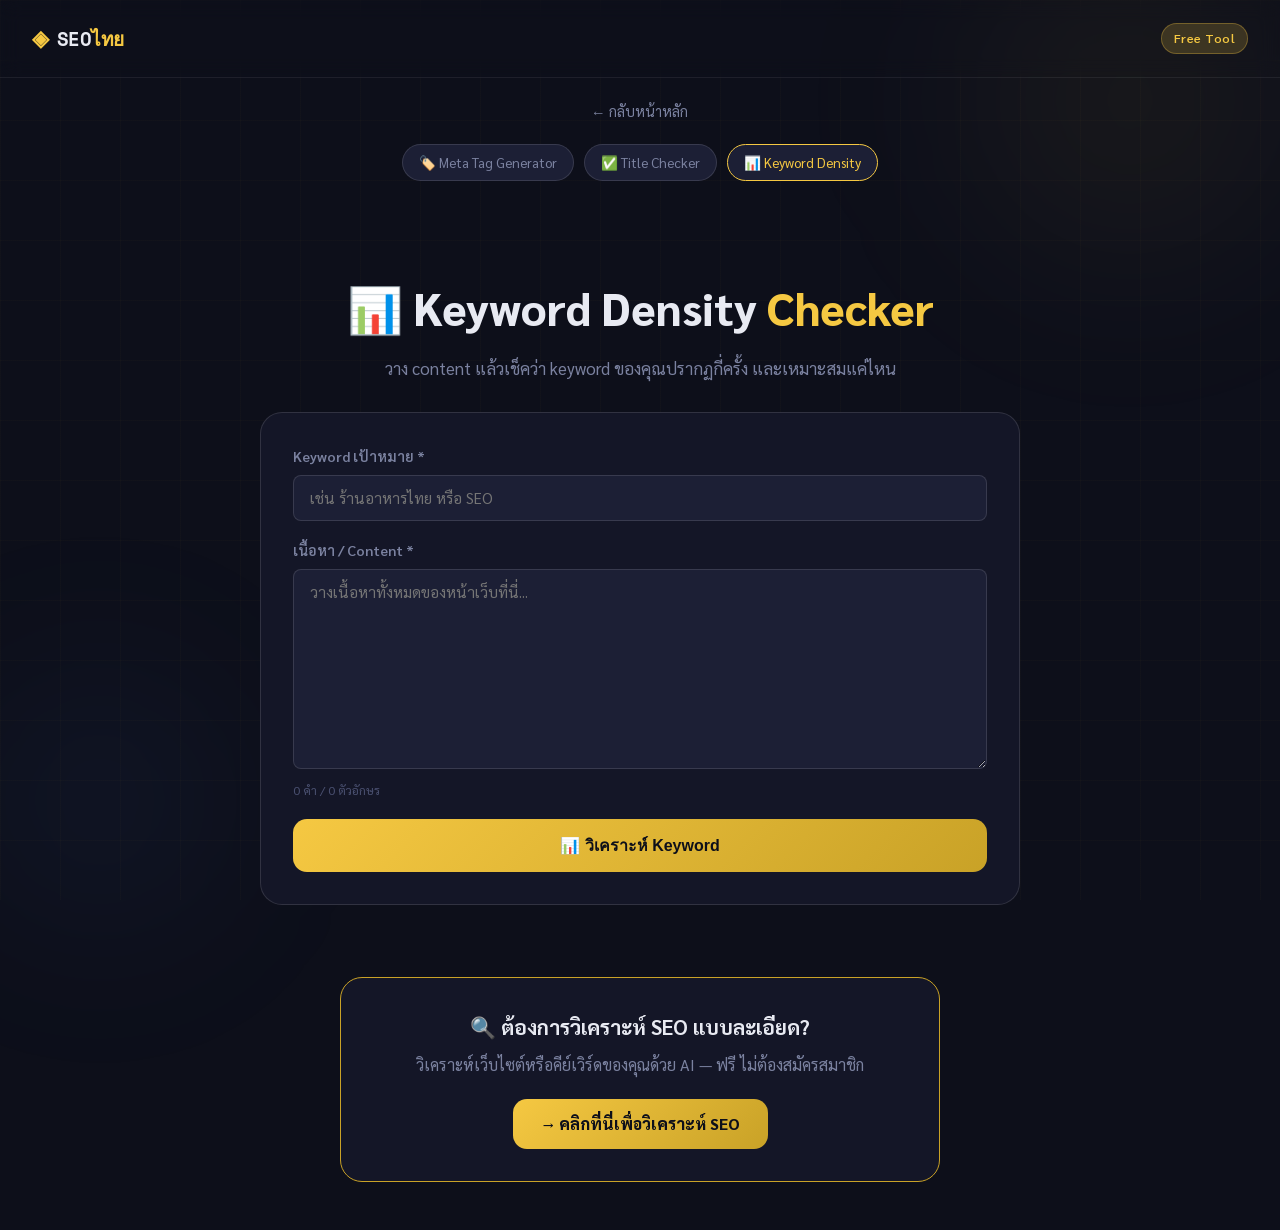
==== keyword-density.html @ 3f844d6d "Add 3 SEO tool pages and 3 Thai blog articles" ====
<!DOCTYPE html>
<html lang="th">
<head>
  <meta charset="UTF-8" />
  <meta name="viewport" content="width=device-width, initial-scale=1.0" />
  <title>Keyword Density Checker — SEOไทย</title>
  <meta name="description" content="เช็คความหนาแน่น Keyword ในเนื้อหาของคุณ รองรับภาษาไทยและอังกฤษ" />
  <link rel="preconnect" href="https://fonts.googleapis.com" />
  <link rel="preconnect" href="https://fonts.gstatic.com" crossorigin />
  <link href="https://fonts.googleapis.com/css2?family=Sarabun:wght@300;400;500;600;700;800&family=Space+Mono:wght@400;700&display=swap" rel="stylesheet" />
  <link rel="stylesheet" href="style.css" />
  <style>
    .tool-hero { text-align:center; padding:60px 20px 30px; position:relative; z-index:1; }
    .tool-hero h1 { font-size:clamp(1.8rem,4vw,2.8rem); font-weight:800; margin-bottom:10px; }
    .tool-hero p { color:var(--text-muted); font-size:1.05rem; }
    .tool-card { background:var(--surface); border:1px solid var(--border-2); border-radius:var(--radius-lg); padding:32px; margin:0 auto 24px; max-width:760px; position:relative; z-index:1; }
    .form-group { margin-bottom:18px; }
    .form-group label { display:block; font-size:0.9rem; font-weight:600; color:var(--text-muted); margin-bottom:6px; }
    .form-group input, .form-group textarea { width:100%; background:var(--surface-2); border:1px solid var(--border-2); border-radius:var(--radius-sm); padding:12px 16px; color:var(--text); font-family:var(--font-body); font-size:0.95rem; outline:none; transition:border .2s; }
    .form-group input:focus, .form-group textarea:focus { border-color:var(--gold); }
    .form-group textarea { min-height:200px; resize:vertical; }
    .word-count { font-size:0.78rem; color:var(--text-dim); margin-top:4px; }
    .check-btn { width:100%; background:linear-gradient(135deg,var(--gold),var(--gold-dim)); color:#0d0f1a; font-weight:800; font-size:1rem; border:none; border-radius:var(--radius); padding:14px; cursor:pointer; transition:.2s; }
    .check-btn:hover { opacity:.9; transform:translateY(-1px); }
    .results { margin-top:24px; display:none; }
    .result-main { background:var(--surface-2); border-radius:var(--radius); padding:24px; margin-bottom:20px; text-align:center; }
    .density-num { font-size:3rem; font-weight:800; }
    .density-good { color:var(--green); }
    .density-warn { color:var(--amber); }
    .density-bad  { color:var(--red); }
    .density-label { color:var(--text-muted); font-size:0.9rem; margin-top:4px; }
    .density-verdict { margin-top:12px; font-size:1rem; font-weight:600; }
    .stats-row { display:flex; gap:12px; flex-wrap:wrap; margin-bottom:20px; }
    .stat-box { flex:1; min-width:120px; background:var(--surface-2); border:1px solid var(--border); border-radius:var(--radius-sm); padding:16px; text-align:center; }
    .stat-box .sv { font-size:1.5rem; font-weight:800; color:var(--gold); }
    .stat-box .sl { font-size:0.8rem; color:var(--text-muted); margin-top:4px; }
    .bar-section { margin-bottom:20px; }
    .bar-label { display:flex; justify-content:space-between; font-size:0.85rem; margin-bottom:6px; }
    .density-bar { background:var(--surface-3); border-radius:4px; height:12px; overflow:hidden; position:relative; }
    .density-fill { height:100%; border-radius:4px; transition:width .8s; }
    .bar-marker { position:absolute; top:-4px; height:20px; width:2px; background:var(--gold); }
    .bar-marker-label { position:absolute; top:-22px; font-size:0.7rem; color:var(--gold); transform:translateX(-50%); white-space:nowrap; }
    .top-keywords { background:var(--surface-2); border-radius:var(--radius); padding:20px; }
    .top-keywords h3 { font-size:1rem; font-weight:700; margin-bottom:16px; }
    .kw-row { display:flex; align-items:center; gap:10px; padding:8px 0; border-bottom:1px solid var(--border); }
    .kw-row:last-child { border-bottom:none; }
    .kw-word { flex:1; font-size:0.9rem; }
    .kw-count { font-size:0.85rem; color:var(--text-muted); width:60px; text-align:right; }
    .kw-pct { font-size:0.85rem; color:var(--gold); width:60px; text-align:right; }
    .kw-bar { flex:2; background:var(--surface-3); border-radius:4px; height:6px; overflow:hidden; }
    .kw-bar-fill { height:100%; background:var(--gold-dim); border-radius:4px; }
    .highlight-box { margin-top:20px; background:var(--surface-2); border-radius:var(--radius); padding:20px; }
    .highlight-box h3 { font-size:1rem; font-weight:700; margin-bottom:12px; }
    .highlight-text { font-size:0.9rem; line-height:1.8; color:var(--text); }
    mark { background:rgba(245,200,66,.3); color:var(--gold); border-radius:3px; padding:1px 3px; }
    .cta-section { text-align:center; padding:48px 20px; position:relative; z-index:1; }
    .cta-box { background:var(--surface); border:1px solid var(--gold-dim); border-radius:var(--radius-lg); padding:32px; max-width:600px; margin:0 auto; }
    .cta-box h3 { font-size:1.3rem; font-weight:700; margin-bottom:8px; }
    .cta-box p { color:var(--text-muted); margin-bottom:20px; }
    .cta-link { display:inline-block; background:linear-gradient(135deg,var(--gold),var(--gold-dim)); color:#0d0f1a; font-weight:800; padding:12px 28px; border-radius:var(--radius); text-decoration:none; }
    .breadcrumb { text-align:center; padding:20px; position:relative; z-index:1; }
    .breadcrumb a { color:var(--text-muted); text-decoration:none; font-size:0.9rem; }
    .breadcrumb a:hover { color:var(--gold); }
    .tools-nav { display:flex; gap:10px; justify-content:center; flex-wrap:wrap; padding:0 20px 30px; position:relative; z-index:1; }
    .tool-chip { background:var(--surface-2); border:1px solid var(--border-2); border-radius:20px; padding:6px 16px; font-size:0.85rem; color:var(--text-muted); text-decoration:none; transition:.2s; }
    .tool-chip:hover, .tool-chip.active { border-color:var(--gold); color:var(--gold); }
    .advice-box { background:var(--surface-3); border-left:3px solid var(--gold); border-radius:0 var(--radius-sm) var(--radius-sm) 0; padding:14px 16px; margin-top:16px; font-size:0.9rem; }
  </style>
</head>
<body>
  <div class="bg-grid"></div>
  <div class="blob blob-1"></div>
  <div class="blob blob-2"></div>

  <header class="site-header">
    <div class="logo">
      <a href="index.html" style="text-decoration:none;color:inherit;display:flex;align-items:center;gap:8px;">
        <span class="logo-icon">◈</span>
        <span class="logo-text">SEO<span class="logo-thai">ไทย</span></span>
      </a>
    </div>
    <nav class="header-nav"><span class="nav-badge">Free Tool</span></nav>
  </header>

  <div class="breadcrumb"><a href="index.html">← กลับหน้าหลัก</a></div>

  <div class="tools-nav">
    <a href="meta-tag-generator.html" class="tool-chip">🏷️ Meta Tag Generator</a>
    <a href="title-checker.html" class="tool-chip">✅ Title Checker</a>
    <a href="keyword-density.html" class="tool-chip active">📊 Keyword Density</a>
  </div>

  <div class="tool-hero">
    <h1>📊 Keyword Density <span style="color:var(--gold)">Checker</span></h1>
    <p>วาง content แล้วเช็คว่า keyword ของคุณปรากฏกี่ครั้ง และเหมาะสมแค่ไหน</p>
  </div>

  <div class="tool-card">
    <div class="form-group">
      <label>Keyword เป้าหมาย *</label>
      <input type="text" id="kwInput" placeholder="เช่น ร้านอาหารไทย หรือ SEO" />
    </div>
    <div class="form-group">
      <label>เนื้อหา / Content *</label>
      <textarea id="contentInput" placeholder="วางเนื้อหาทั้งหมดของหน้าเว็บที่นี่..." oninput="updateWordCount()"></textarea>
      <div class="word-count" id="wordCount">0 คำ / 0 ตัวอักษร</div>
    </div>
    <button class="check-btn" onclick="checkDensity()">📊 วิเคราะห์ Keyword</button>

    <div class="results" id="results">
      <div class="result-main">
        <div class="density-num" id="densityNum">0%</div>
        <div class="density-label" id="densityLabel">Keyword Density</div>
        <div class="density-verdict" id="densityVerdict"></div>
        <div class="advice-box" id="adviceBox"></div>
      </div>

      <div class="stats-row" id="statsRow"></div>

      <div class="bar-section">
        <div class="bar-label">
          <span>0%</span>
          <span id="barKwLabel"></span>
          <span>5%+</span>
        </div>
        <div class="density-bar">
          <div class="density-fill" id="densityFill" style="width:0%"></div>
          <div class="bar-marker" style="left:20%">
            <div class="bar-marker-label">1% (ต่ำ)</div>
          </div>
          <div class="bar-marker" style="left:40%">
            <div class="bar-marker-label">2% (เริ่มดี)</div>
          </div>
          <div class="bar-marker" style="left:60%">
            <div class="bar-marker-label">3% (เหมาะ)</div>
          </div>
        </div>
      </div>

      <div class="top-keywords" id="topKeywords">
        <h3>📋 Top Keywords ในเนื้อหา</h3>
        <div id="kwList"></div>
      </div>

      <div class="highlight-box">
        <h3>🔆 เนื้อหา (Highlight keyword)</h3>
        <div class="highlight-text" id="highlightText"></div>
      </div>
    </div>
  </div>

  <div class="cta-section">
    <div class="cta-box">
      <h3>🔍 ต้องการวิเคราะห์ SEO แบบละเอียด?</h3>
      <p>วิเคราะห์เว็บไซต์หรือคีย์เวิร์ดของคุณด้วย AI — ฟรี ไม่ต้องสมัครสมาชิก</p>
      <a href="index.html" class="cta-link">→ คลิกที่นี่เพื่อวิเคราะห์ SEO</a>
    </div>
  </div>

  <script>
    function updateWordCount() {
      var content = document.getElementById('contentInput').value;
      var words   = content.trim() ? content.trim().split(/\s+/).length : 0;
      document.getElementById('wordCount').textContent = words + ' คำ / ' + content.length + ' ตัวอักษร';
    }

    function checkDensity() {
      var kw      = document.getElementById('kwInput').value.trim();
      var content = document.getElementById('contentInput').value.trim();
      if (!kw || !content) { alert('กรุณากรอก keyword และ content ก่อนครับ'); return; }

      var words      = content.split(/\s+/).filter(Boolean);
      var totalWords = words.length;
      var kwLower    = kw.toLowerCase();
      var contentLow = content.toLowerCase();

      // count keyword occurrences
      var regex   = new RegExp(kwLower.replace(/[.*+?^${}()|[\]\\]/g,'\\$&'), 'gi');
      var matches = content.match(regex) || [];
      var count   = matches.length;
      var density = totalWords > 0 ? (count / totalWords * 100) : 0;
      var densityStr = density.toFixed(2);

      var status  = density >= 1 && density <= 3 ? 'good' : density > 3 && density <= 4.5 ? 'warn' : density > 4.5 ? 'bad' : 'warn';
      var colorCls = status === 'good' ? 'density-good' : status === 'warn' ? 'density-warn' : 'density-bad';

      var verdicts = {
        good: '✅ เหมาะสมดีมาก',
        warn: density < 1 ? '⚠️ น้อยเกินไป ควรเพิ่ม keyword' : '⚠️ มากเกินไปนิดหน่อย',
        bad:  '❌ มากเกินไป อาจถูก Google มองว่า Keyword Stuffing'
      };
      var advices = {
        good: '🎯 Keyword Density อยู่ในช่วง 1–3% ซึ่งเป็นช่วงที่ Google ชอบ เนื้อหาของคุณดูเป็นธรรมชาติและ SEO-friendly',
        warn: density < 1 ? '💡 แนะนำให้เพิ่ม keyword "' + kw + '" ในเนื้อหาให้มากขึ้น โดยเฉพาะในย่อหน้าแรก, H1, H2 และส่วนท้ายของบทความ' : '💡 ลด keyword ลงเล็กน้อย โดยเปลี่ยนบางจุดเป็น synonym หรือคำใกล้เคียง เช่น ถ้าใช้ "อาหารไทย" ก็เปลี่ยนบางจุดเป็น "อาหาร" แทน',
        bad:  '🚨 Keyword Density สูงเกิน 4.5% มีความเสี่ยงถูก Google Penalty แนะนำให้ลด keyword และเพิ่มเนื้อหาที่หลากหลายขึ้น'
      };

      var numEl = document.getElementById('densityNum');
      numEl.textContent = densityStr + '%';
      numEl.className   = 'density-num ' + colorCls;
      document.getElementById('densityLabel').textContent = 'Keyword Density ของ "' + kw + '"';
      document.getElementById('densityVerdict').textContent = verdicts[status];
      document.getElementById('adviceBox').textContent = advices[status];
      document.getElementById('barKwLabel').textContent = densityStr + '%';

      var fillPct = Math.min(100, density / 5 * 100);
      var fillCls = status === 'good' ? 'density-good' : status === 'warn' ? 'density-warn' : 'density-bad';
      var fill = document.getElementById('densityFill');
      fill.style.width = fillPct + '%';
      fill.style.background = status === 'good' ? 'var(--green)' : status === 'warn' ? 'var(--amber)' : 'var(--red)';

      document.getElementById('statsRow').innerHTML =
        '<div class="stat-box"><div class="sv">' + count + '</div><div class="sl">ครั้งที่ปรากฏ</div></div>' +
        '<div class="stat-box"><div class="sv">' + totalWords + '</div><div class="sl">คำทั้งหมด</div></div>' +
        '<div class="stat-box"><div class="sv">' + content.length + '</div><div class="sl">ตัวอักษร</div></div>' +
        '<div class="stat-box"><div class="sv">' + densityStr + '%</div><div class="sl">Density</div></div>';

      // Top keywords
      var freq = {};
      words.forEach(function(w) {
        var clean = w.toLowerCase().replace(/[^\u0E00-\u0E7Fa-z0-9]/g,'');
        if (clean.length > 2) freq[clean] = (freq[clean]||0) + 1;
      });
      var sorted = Object.entries(freq).sort(function(a,b){ return b[1]-a[1]; }).slice(0,10);
      var maxCount = sorted[0] ? sorted[0][1] : 1;
      document.getElementById('kwList').innerHTML = sorted.map(function(e) {
        var pct = (e[1]/totalWords*100).toFixed(2);
        var barW = Math.round(e[1]/maxCount*100);
        return '<div class="kw-row"><div class="kw-word">' + e[0] + '</div>' +
          '<div class="kw-bar"><div class="kw-bar-fill" style="width:' + barW + '%"></div></div>' +
          '<div class="kw-count">' + e[1] + ' ครั้ง</div><div class="kw-pct">' + pct + '%</div></div>';
      }).join('');

      // Highlight
      var highlighted = content.replace(regex, function(m) { return '<mark>' + m + '</mark>'; });
      document.getElementById('highlightText').innerHTML = highlighted.slice(0,2000) + (content.length > 2000 ? '...' : '');

      document.getElementById('results').style.display = 'block';
      document.getElementById('results').scrollIntoView({behavior:'smooth'});
    }
  </script>
</body>
</html>
---- style.css ----
/* ═══════════════════════════════════════════════════════
   SEOไทย — style.css
   Aesthetic: Dark Tech-Luxury · Thai Gold Accents
   Font: Sarabun (TH+EN) + Space Mono (mono)
═══════════════════════════════════════════════════════ */

/* ── TOKENS ──────────────────────────────────────── */
:root {
  --bg:          #0d0f1a;
  --surface:     #141627;
  --surface-2:   #1c1f35;
  --surface-3:   #242840;
  --border:      rgba(255,255,255,0.07);
  --border-2:    rgba(255,255,255,0.12);
  --gold:        #f5c842;
  --gold-dim:    #c9a227;
  --gold-glow:   rgba(245,200,66,0.18);
  --text:        #e8eaf2;
  --text-muted:  #7b82a0;
  --text-dim:    #4a5070;
  --green:       #22c97a;
  --red:         #f25c54;
  --amber:       #f59e0b;
  --blue:        #4f8ef7;
  --radius-sm:   8px;
  --radius:      14px;
  --radius-lg:   22px;
  --radius-xl:   32px;
  --shadow:      0 8px 40px rgba(0,0,0,0.5);
  --shadow-gold: 0 0 30px rgba(245,200,66,0.12);
  --font-body:   'Sarabun', sans-serif;
  --font-mono:   'Space Mono', monospace;
}

/* ── RESET ───────────────────────────────────────── */
*, *::before, *::after { box-sizing: border-box; margin: 0; padding: 0; }
html { scroll-behavior: smooth; }
body {
  background: var(--bg);
  color: var(--text);
  font-family: var(--font-body);
  font-size: 16px;
  line-height: 1.65;
  min-height: 100vh;
  overflow-x: hidden;
  -webkit-font-smoothing: antialiased;
}

/* ── BACKGROUND DECORATIONS ──────────────────────── */
.bg-grid {
  position: fixed; inset: 0; z-index: 0; pointer-events: none;
  background-image:
    linear-gradient(rgba(245,200,66,0.025) 1px, transparent 1px),
    linear-gradient(90deg, rgba(245,200,66,0.025) 1px, transparent 1px);
  background-size: 60px 60px;
}
.blob {
  position: fixed; border-radius: 50%; filter: blur(80px);
  pointer-events: none; z-index: 0; animation: blobFloat 12s ease-in-out infinite alternate;
}
.blob-1 {
  width: 500px; height: 500px; top: -150px; right: -100px;
  background: radial-gradient(circle, rgba(245,200,66,0.07), transparent 70%);
  animation-delay: 0s;
}
.blob-2 {
  width: 400px; height: 400px; bottom: -100px; left: -100px;
  background: radial-gradient(circle, rgba(79,142,247,0.07), transparent 70%);
  animation-delay: -6s;
}
@keyframes blobFloat {
  from { transform: translate(0,0) scale(1); }
  to   { transform: translate(30px,30px) scale(1.08); }
}

/* ── HEADER ──────────────────────────────────────── */
.site-header {
  position: relative; z-index: 10;
  display: flex; align-items: center; justify-content: space-between;
  padding: 20px 32px;
  border-bottom: 1px solid var(--border);
  backdrop-filter: blur(10px);
}
.logo {
  display: flex; align-items: center; gap: 10px;
  font-family: var(--font-mono); font-size: 1.2rem;
  font-weight: 700; letter-spacing: -0.5px;
}
.logo-icon { color: var(--gold); font-size: 1.4rem; }
.logo-text { color: var(--text); }
.logo-thai { color: var(--gold); }
.header-nav { display: flex; align-items: center; gap: 12px; }
.nav-badge {
  background: var(--gold-glow); border: 1px solid rgba(245,200,66,0.3);
  color: var(--gold); padding: 4px 12px; border-radius: 99px;
  font-size: 0.78rem; font-weight: 600; letter-spacing: 0.5px;
}

/* ── MAIN ────────────────────────────────────────── */
.main-container {
  position: relative; z-index: 1;
  max-width: 820px; margin: 0 auto;
  padding: 0 20px 60px;
}

/* ── HERO ────────────────────────────────────────── */
.hero {
  text-align: center;
  padding: 72px 0 48px;
}
.hero-eyebrow {
  display: inline-flex; align-items: center; gap: 8px;
  font-size: 0.8rem; color: var(--text-muted); letter-spacing: 1.5px;
  text-transform: uppercase; font-family: var(--font-mono);
  margin-bottom: 24px;
}
.dot {
  width: 7px; height: 7px; border-radius: 50%;
  background: var(--gold); box-shadow: 0 0 8px var(--gold);
  animation: pulse 2s ease-in-out infinite;
}
@keyframes pulse {
  0%,100% { opacity:1; transform:scale(1); }
  50%      { opacity:0.5; transform:scale(0.7); }
}
.hero-title {
  font-size: clamp(2.4rem, 6vw, 4rem);
  font-weight: 800; line-height: 1.15; letter-spacing: -1px;
  color: var(--text); margin-bottom: 16px;
}
.hero-title-accent {
  background: linear-gradient(135deg, var(--gold) 0%, #e8a020 100%);
  -webkit-background-clip: text; -webkit-text-fill-color: transparent;
  background-clip: text;
}
.hero-subtitle {
  font-size: 1.05rem; color: var(--text-muted); margin-bottom: 44px;
  max-width: 520px; margin-left: auto; margin-right: auto;
}
.hero-subtitle strong { color: var(--text); }

/* ── SEARCH BAR ──────────────────────────────────── */
.search-wrapper { position: relative; }
.mode-badge {
  display: inline-flex; align-items: center; gap: 7px;
  background: var(--surface-2); border: 1px solid var(--border-2);
  border-radius: 99px; padding: 5px 14px 5px 10px;
  font-size: 0.82rem; color: var(--text-muted);
  margin-bottom: 12px; transition: all 0.3s ease;
}
.mode-badge.keyword { border-color: rgba(245,200,66,0.4); color: var(--gold); }
.mode-badge.url     { border-color: rgba(79,142,247,0.4); color: var(--blue); }
.mode-icon { font-size: 1rem; }

.search-bar {
  display: flex; align-items: center;
  background: var(--surface);
  border: 1.5px solid var(--border-2);
  border-radius: var(--radius-xl);
  padding: 6px 6px 6px 24px;
  transition: border-color 0.3s ease, box-shadow 0.3s ease;
  box-shadow: var(--shadow);
}
.search-bar:focus-within {
  border-color: var(--gold);
  box-shadow: var(--shadow), 0 0 0 3px rgba(245,200,66,0.1);
}
.search-bar.url-mode:focus-within {
  border-color: var(--blue);
  box-shadow: var(--shadow), 0 0 0 3px rgba(79,142,247,0.1);
}
.search-input {
  flex: 1; background: transparent; border: none; outline: none;
  color: var(--text); font-family: var(--font-body); font-size: 1.05rem;
  padding: 10px 0;
}
.search-input::placeholder { color: var(--text-dim); }

.analyze-btn {
  display: flex; align-items: center; gap: 10px;
  background: linear-gradient(135deg, var(--gold) 0%, #e8a020 100%);
  color: #0d0f1a; border: none; cursor: pointer;
  border-radius: var(--radius-lg); padding: 13px 26px;
  font-family: var(--font-body); font-size: 1rem; font-weight: 700;
  white-space: nowrap; transition: all 0.2s ease;
  box-shadow: 0 4px 20px rgba(245,200,66,0.3);
}
.analyze-btn:hover {
  transform: translateY(-1px);
  box-shadow: 0 8px 28px rgba(245,200,66,0.4);
}
.analyze-btn:active { transform: translateY(0); }
.btn-arrow { font-size: 1.1rem; transition: transform 0.2s; }
.analyze-btn:hover .btn-arrow { transform: translateX(3px); }

.search-examples {
  margin-top: 14px;
  display: flex; align-items: center; gap: 8px; flex-wrap: wrap;
  font-size: 0.82rem; color: var(--text-dim);
}
.example-chip {
  background: var(--surface-2); border: 1px solid var(--border);
  color: var(--text-muted); border-radius: 99px; padding: 4px 12px;
  font-family: var(--font-body); font-size: 0.8rem; cursor: pointer;
  transition: all 0.2s ease;
}
.example-chip:hover {
  border-color: var(--gold); color: var(--gold); background: var(--gold-glow);
}

/* ── LOADING ─────────────────────────────────────── */
.loading-section {
  text-align: center; padding: 64px 0 32px;
  animation: fadeIn 0.4s ease;
}
.loading-orb {
  position: relative; width: 100px; height: 100px;
  margin: 0 auto 28px;
}
.orb-ring {
  position: absolute; inset: 0; border-radius: 50%;
  border: 2px solid transparent; animation: spin 3s linear infinite;
}
.ring-1 { border-top-color: var(--gold); animation-duration: 2s; }
.ring-2 { inset: 10px; border-right-color: rgba(245,200,66,0.5); animation-duration: 3s; animation-direction: reverse; }
.ring-3 { inset: 20px; border-bottom-color: rgba(245,200,66,0.25); animation-duration: 4s; }
@keyframes spin { to { transform: rotate(360deg); } }
.orb-icon {
  position: absolute; top: 50%; left: 50%;
  transform: translate(-50%,-50%); font-size: 1.8rem;
}
.loading-text {
  font-size: 1.1rem; color: var(--text-muted); margin-bottom: 20px;
}
.loading-steps { display: flex; justify-content: center; gap: 20px; flex-wrap: wrap; }
.step-item {
  font-size: 0.82rem; color: var(--text-dim);
  font-family: var(--font-mono); padding: 5px 14px;
  border-radius: 99px; border: 1px solid transparent;
  transition: all 0.4s ease;
}
.step-item.active {
  color: var(--gold); border-color: rgba(245,200,66,0.3);
  background: var(--gold-glow);
}
.step-item.done { color: var(--green); }

/* ── RESULTS ─────────────────────────────────────── */
.results-section { animation: slideUp 0.5s ease; }
@keyframes slideUp {
  from { opacity:0; transform:translateY(20px); }
  to   { opacity:1; transform:translateY(0); }
}
@keyframes fadeIn {
  from { opacity:0; } to { opacity:1; }
}

.results-header {
  display: flex; align-items: center; justify-content: space-between;
  margin-bottom: 24px; gap: 12px; flex-wrap: wrap;
}
.results-meta { display: flex; align-items: center; gap: 10px; flex-wrap: wrap; }
.results-type-badge {
  background: var(--gold-glow); border: 1px solid rgba(245,200,66,0.3);
  color: var(--gold); padding: 4px 12px; border-radius: 99px;
  font-size: 0.78rem; font-weight: 600; font-family: var(--font-mono);
}
.results-type-badge.url-mode {
  background: rgba(79,142,247,0.12); border-color: rgba(79,142,247,0.3); color: var(--blue);
}
.results-query {
  color: var(--text-muted); font-size: 0.9rem;
  max-width: 260px; overflow: hidden; text-overflow: ellipsis; white-space: nowrap;
}
.new-search-btn {
  background: var(--surface-2); border: 1px solid var(--border-2);
  color: var(--text-muted); border-radius: var(--radius-sm); padding: 7px 16px;
  font-family: var(--font-body); font-size: 0.85rem; cursor: pointer;
  transition: all 0.2s; white-space: nowrap;
}
.new-search-btn:hover { border-color: var(--gold); color: var(--gold); }

/* ── SCORE CARD ──────────────────────────────────── */
.score-card {
  background: var(--surface);
  border: 1px solid var(--border-2);
  border-radius: var(--radius-lg);
  padding: 28px 32px;
  display: flex; align-items: center; gap: 28px; flex-wrap: wrap;
  margin-bottom: 28px;
  box-shadow: var(--shadow);
}
.score-left {
  display: flex; align-items: center; gap: 22px;
  flex-shrink: 0;
}
.score-circle-wrapper {
  position: relative; width: 110px; height: 110px;
}
.score-svg { width: 110px; height: 110px; transform: rotate(-90deg); }
.score-bg  { fill: none; stroke: var(--surface-3); stroke-width: 8; }
.score-arc {
  fill: none; stroke: var(--gold); stroke-width: 8;
  stroke-linecap: round;
  transition: stroke-dasharray 1.2s cubic-bezier(0.34,1.56,0.64,1);
}
.score-arc.green { stroke: var(--green); }
.score-arc.red   { stroke: var(--red); }
.score-arc.amber { stroke: var(--amber); }
.score-number-wrap {
  position: absolute; top: 50%; left: 50%;
  transform: translate(-50%,-50%);
  text-align: center; line-height: 1;
}
.score-number {
  display: block; font-family: var(--font-mono);
  font-size: 1.9rem; font-weight: 700; color: var(--text);
  transition: all 0.3s;
}
.score-unit { font-size: 0.7rem; color: var(--text-dim); }
.score-label-wrap { line-height: 1.3; }
.score-grade { font-size: 1.6rem; font-weight: 800; color: var(--gold); }
.score-label-text { font-size: 0.8rem; color: var(--text-muted); margin-top: 2px; }

.score-stats {
  flex: 1; display: grid;
  grid-template-columns: repeat(auto-fill, minmax(120px, 1fr));
  gap: 14px;
}
.stat-item {
  background: var(--surface-2); border-radius: var(--radius-sm);
  padding: 12px 14px; border: 1px solid var(--border);
}
.stat-label { font-size: 0.73rem; color: var(--text-muted); margin-bottom: 4px; }
.stat-value {
  font-family: var(--font-mono); font-size: 1rem; font-weight: 700;
  color: var(--text);
}
.stat-value.green { color: var(--green); }
.stat-value.red   { color: var(--red); }
.stat-value.amber { color: var(--amber); }
.stat-value.gold  { color: var(--gold); }

/* ── ISSUES ──────────────────────────────────────── */
.issues-section { position: relative; }
.section-title {
  display: flex; align-items: center; gap: 10px;
  font-size: 1rem; font-weight: 700; color: var(--text);
  margin-bottom: 16px;
}
.section-icon { font-size: 1.1rem; }
.issue-count {
  background: var(--surface-2); border: 1px solid var(--border);
  border-radius: 99px; padding: 2px 10px;
  font-size: 0.75rem; color: var(--text-muted);
  font-family: var(--font-mono);
}

.issues-list { display: flex; flex-direction: column; gap: 10px; margin-bottom: 10px; }

.issue-card {
  background: var(--surface);
  border: 1px solid var(--border-2);
  border-radius: var(--radius);
  padding: 18px 20px;
  display: flex; gap: 16px; align-items: flex-start;
  transition: border-color 0.2s;
  animation: fadeIn 0.4s ease both;
}
.issue-card:hover { border-color: var(--border-2); }
.issue-card.severity-high  { border-left: 3px solid var(--red); }
.issue-card.severity-medium{ border-left: 3px solid var(--amber); }
.issue-card.severity-low   { border-left: 3px solid var(--green); }
.issue-card.severity-info  { border-left: 3px solid var(--blue); }

.issue-icon { font-size: 1.4rem; flex-shrink: 0; padding-top: 2px; }
.issue-body { flex: 1; min-width: 0; }
.issue-header {
  display: flex; align-items: center; gap: 8px; flex-wrap: wrap; margin-bottom: 4px;
}
.issue-title { font-weight: 700; font-size: 0.97rem; color: var(--text); }
.severity-badge {
  font-size: 0.68rem; padding: 2px 8px; border-radius: 99px;
  font-family: var(--font-mono); font-weight: 600; text-transform: uppercase;
}
.sev-high   { background: rgba(242,92,84,0.15);  color: var(--red); }
.sev-medium { background: rgba(245,158,11,0.15); color: var(--amber); }
.sev-low    { background: rgba(34,201,122,0.15); color: var(--green); }
.sev-info   { background: rgba(79,142,247,0.15); color: var(--blue); }

.issue-desc { font-size: 0.87rem; color: var(--text-muted); line-height: 1.55; }
.issue-number {
  flex-shrink: 0; width: 26px; height: 26px;
  border-radius: 50%; background: var(--surface-3);
  display: flex; align-items: center; justify-content: center;
  font-family: var(--font-mono); font-size: 0.72rem; color: var(--text-dim);
  margin-top: 2px;
}

/* ── PAYWALL ZONE ────────────────────────────────── */
.paywall-zone {
  position: relative; border-radius: var(--radius-lg); overflow: hidden;
  margin-top: 0;
}
.blurred-issues {
  display: flex; flex-direction: column; gap: 10px;
  filter: blur(6px); user-select: none; pointer-events: none;
  opacity: 0.5;
}
.paywall-overlay {
  position: absolute; inset: 0;
  background: linear-gradient(to bottom, rgba(13,15,26,0) 0%, rgba(13,15,26,0.7) 20%, rgba(13,15,26,0.97) 50%);
  display: flex; align-items: center; justify-content: center;
  padding: 20px;
}
.paywall-card {
  background: var(--surface);
  border: 1px solid rgba(245,200,66,0.25);
  border-radius: var(--radius-lg);
  padding: 32px 28px; text-align: center;
  max-width: 400px; width: 100%;
  box-shadow: var(--shadow), var(--shadow-gold);
  animation: slideUp 0.5s ease;
}
.paywall-lock { font-size: 2.2rem; margin-bottom: 12px; }
.paywall-title { font-size: 1.3rem; font-weight: 800; color: var(--text); margin-bottom: 8px; }
.paywall-desc  { font-size: 0.9rem; color: var(--text-muted); margin-bottom: 18px; }
.paywall-desc strong { color: var(--text); }
.paywall-perks {
  list-style: none; margin: 0 0 22px; padding: 0;
  text-align: left; display: inline-block;
}
.paywall-perks li {
  font-size: 0.87rem; color: var(--text-muted);
  padding: 3px 0; display: flex; gap: 8px;
}
.paywall-perks li::before { display: none; }

.unlock-btn {
  display: flex; flex-direction: column; align-items: center; gap: 4px;
  width: 100%; background: linear-gradient(135deg, var(--gold) 0%, #e8a020 100%);
  color: #0d0f1a; border: none; cursor: pointer;
  border-radius: var(--radius); padding: 16px 28px;
  font-family: var(--font-body); font-weight: 700; font-size: 1rem;
  transition: all 0.2s; margin-bottom: 12px;
  box-shadow: 0 4px 24px rgba(245,200,66,0.35);
}
.unlock-btn:hover { transform: translateY(-2px); box-shadow: 0 8px 32px rgba(245,200,66,0.45); }
.unlock-price {
  font-size: 0.8rem; font-weight: 700;
  background: rgba(0,0,0,0.2); border-radius: 99px; padding: 2px 10px;
}
.paywall-note { font-size: 0.77rem; color: var(--text-dim); }

/* ── PAYMENT MODAL ───────────────────────────────── */
.modal-backdrop {
  position: fixed; inset: 0; z-index: 100;
  background: rgba(0,0,0,0.75); backdrop-filter: blur(6px);
  display: flex; align-items: center; justify-content: center;
  padding: 20px; opacity: 0; pointer-events: none;
  transition: opacity 0.3s ease;
}
.modal-backdrop.active { opacity: 1; pointer-events: all; }
.modal-card {
  background: var(--surface);
  border: 1px solid var(--border-2);
  border-radius: var(--radius-xl);
  max-width: 440px; width: 100%;
  padding: 32px;
  position: relative;
  box-shadow: 0 24px 80px rgba(0,0,0,0.7), var(--shadow-gold);
  transform: translateY(16px) scale(0.97);
  transition: transform 0.35s cubic-bezier(0.34,1.56,0.64,1);
  max-height: 90vh; overflow-y: auto;
}
.modal-backdrop.active .modal-card { transform: translateY(0) scale(1); }
.modal-close {
  position: absolute; top: 16px; right: 16px;
  background: var(--surface-3); border: 1px solid var(--border);
  color: var(--text-muted); width: 32px; height: 32px;
  border-radius: 50%; cursor: pointer; font-size: 0.85rem;
  display: flex; align-items: center; justify-content: center;
  transition: all 0.2s;
}
.modal-close:hover { background: var(--surface-2); color: var(--text); }

.modal-step-indicator {
  display: flex; align-items: center; justify-content: center; gap: 0;
  margin-bottom: 20px;
}
.modal-step {
  display: flex; align-items: center; gap: 6px;
  font-size: 0.8rem; color: var(--text-dim);
  font-family: var(--font-mono); padding: 0 12px;
  transition: color 0.3s;
}
.modal-step.active { color: var(--gold); }
.modal-step.done   { color: var(--green); }
.step-num {
  width: 22px; height: 22px; border-radius: 50%;
  background: var(--surface-3); border: 1px solid var(--border);
  display: flex; align-items: center; justify-content: center;
  font-size: 0.72rem;
}
.modal-step.active .step-num { background: var(--gold-glow); border-color: var(--gold); color: var(--gold); }
.modal-step.done   .step-num { background: rgba(34,201,122,0.15); border-color: var(--green); color: var(--green); }
.modal-step-line {
  flex: 1; max-width: 40px; height: 1px; background: var(--border-2);
}
.modal-title {
  font-size: 1.4rem; font-weight: 800; color: var(--text);
  text-align: center; margin-bottom: 6px;
}
.modal-subtitle { font-size: 0.88rem; color: var(--text-muted); text-align: center; margin-bottom: 24px; }

.qr-container { text-align: center; margin-bottom: 22px; }
.qr-frame {
  display: inline-block;
  background: white; border-radius: var(--radius);
  padding: 16px;
  box-shadow: 0 8px 32px rgba(0,0,0,0.4);
  margin-bottom: 14px;
}
.qr-placeholder { width: 180px; height: 180px; display: block; }
.qr-amount {
  font-family: var(--font-mono); font-size: 2rem; font-weight: 700;
  color: var(--gold); margin-bottom: 4px;
}
.qr-name { font-size: 0.9rem; color: var(--text); font-weight: 600; margin-bottom: 2px; }
.qr-phone { font-size: 0.8rem; color: var(--text-muted); font-family: var(--font-mono); }

.modal-next-btn {
  width: 100%; background: linear-gradient(135deg, var(--gold) 0%, #e8a020 100%);
  color: #0d0f1a; border: none; cursor: pointer;
  border-radius: var(--radius); padding: 14px;
  font-family: var(--font-body); font-weight: 700; font-size: 0.97rem;
  transition: all 0.2s; box-shadow: 0 4px 20px rgba(245,200,66,0.3);
}
.modal-next-btn:hover { transform: translateY(-1px); }

/* ── UPLOAD AREA ─────────────────────────────────── */
.upload-area {
  background: var(--surface-2); border: 2px dashed var(--border-2);
  border-radius: var(--radius); padding: 32px 20px;
  text-align: center; cursor: pointer;
  transition: all 0.25s ease; margin-bottom: 16px;
}
.upload-area:hover, .upload-area.drag-over {
  border-color: var(--gold); background: var(--gold-glow);
}
.upload-area.has-file {
  border-color: var(--green); background: rgba(34,201,122,0.08);
  border-style: solid;
}
.upload-icon { font-size: 2rem; margin-bottom: 8px; display: block; }
.upload-text { font-size: 0.92rem; color: var(--text-muted); margin-bottom: 4px; }
.upload-hint { font-size: 0.75rem; color: var(--text-dim); }
.upload-preview {
  display: flex; flex-direction: column; align-items: center; gap: 8px;
}
.upload-preview img {
  max-width: 180px; max-height: 180px; border-radius: var(--radius-sm);
  object-fit: cover; border: 1px solid var(--border-2);
}
#fileName { font-size: 0.8rem; color: var(--green); font-family: var(--font-mono); }

.email-field { margin-bottom: 16px; }
.email-field label {
  display: block; font-size: 0.82rem; color: var(--text-muted);
  margin-bottom: 6px; font-weight: 600;
}
.email-field input {
  width: 100%; background: var(--surface-2); border: 1px solid var(--border-2);
  border-radius: var(--radius-sm); padding: 11px 14px;
  color: var(--text); font-family: var(--font-body); font-size: 0.95rem;
  outline: none; transition: border-color 0.2s;
}
.email-field input:focus { border-color: var(--gold); }

.submit-slip-btn {
  width: 100%; background: linear-gradient(135deg, var(--green) 0%, #18a864 100%);
  color: #0d0f1a; border: none; cursor: pointer;
  border-radius: var(--radius); padding: 14px;
  font-family: var(--font-body); font-weight: 700; font-size: 0.97rem;
  transition: all 0.2s; margin-bottom: 12px;
  box-shadow: 0 4px 20px rgba(34,201,122,0.25);
}
.submit-slip-btn:hover { transform: translateY(-1px); }
.submit-slip-btn:disabled { opacity: 0.6; cursor: not-allowed; transform: none; }
.modal-disclaimer { font-size: 0.77rem; color: var(--text-dim); text-align: center; }

/* ── SUCCESS STATE ───────────────────────────────── */
.success-state { text-align: center; padding: 20px 0; }
.success-icon { font-size: 3.5rem; margin-bottom: 16px; display: block; animation: popIn 0.5s cubic-bezier(0.34,1.56,0.64,1); }
@keyframes popIn { from { transform: scale(0); opacity: 0; } to { transform: scale(1); opacity: 1; } }
.success-state h3 { font-size: 1.4rem; font-weight: 800; margin-bottom: 10px; color: var(--green); }
.success-state p  { font-size: 0.9rem; color: var(--text-muted); margin-bottom: 24px; }
.modal-close-btn {
  background: var(--surface-2); border: 1px solid var(--border-2);
  color: var(--text); border-radius: var(--radius-sm); padding: 10px 24px;
  font-family: var(--font-body); cursor: pointer; font-size: 0.9rem;
  transition: all 0.2s;
}
.modal-close-btn:hover { border-color: var(--gold); color: var(--gold); }

/* ── FEATURES STRIP ──────────────────────────────── */
.features-strip {
  display: flex; align-items: center; justify-content: center;
  flex-wrap: wrap; gap: 8px;
  margin-top: 52px; padding: 16px 0;
  border-top: 1px solid var(--border);
  border-bottom: 1px solid var(--border);
}
.feature-item {
  display: flex; align-items: center; gap: 6px;
  font-size: 0.82rem; color: var(--text-muted);
}
.feature-icon { font-size: 0.95rem; }
.feature-divider { color: var(--text-dim); display: none; }
@media (min-width: 600px) { .feature-divider { display: block; } }

/* ── FOOTER ──────────────────────────────────────── */
.site-footer {
  position: relative; z-index: 1;
  text-align: center; padding: 24px;
  font-size: 0.8rem; color: var(--text-dim);
  border-top: 1px solid var(--border);
}

/* ── UTILITIES ───────────────────────────────────── */
.hide-mobile { display: none; }
@media (min-width: 600px) { .hide-mobile { display: inline; } }

/* ── RESPONSIVE ──────────────────────────────────── */
@media (max-width: 600px) {
  .site-header  { padding: 16px 18px; }
  .hero         { padding: 48px 0 36px; }
  .search-bar   { padding: 5px 5px 5px 16px; border-radius: var(--radius-lg); }
  .analyze-btn  { padding: 11px 18px; font-size: 0.92rem; }
  .btn-text     { display: none; }
  .score-card   { padding: 20px 16px; flex-direction: column; align-items: flex-start; }
  .score-left   { width: 100%; }
  .score-stats  { width: 100%; grid-template-columns: repeat(2,1fr); }
  .paywall-card { padding: 24px 18px; }
  .modal-card   { padding: 24px 18px; }
}

@media (max-width: 380px) {
  .hero-title { font-size: 2rem; }
  .search-examples { display: none; }
}

/* ── SCROLLBAR ───────────────────────────────────── */
::-webkit-scrollbar { width: 6px; }
::-webkit-scrollbar-track { background: var(--bg); }
::-webkit-scrollbar-thumb { background: var(--surface-3); border-radius: 99px; }

/* ── SELECTION ───────────────────────────────────── */
::selection { background: rgba(245,200,66,0.25); color: var(--text); }
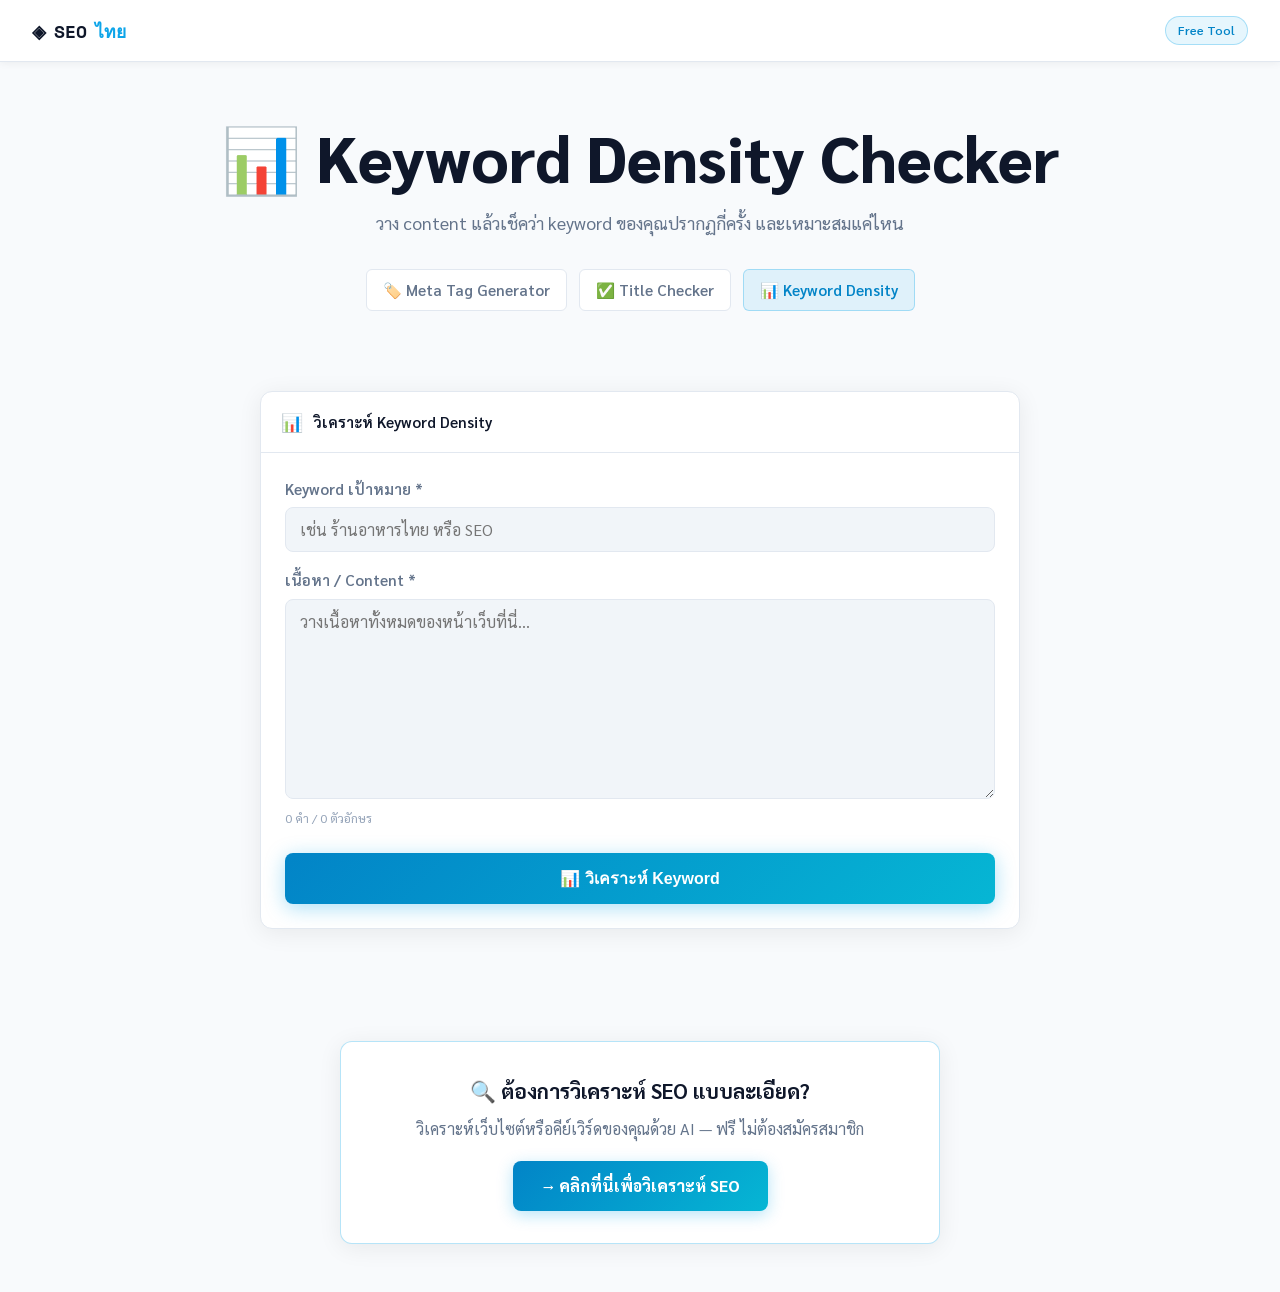
==== commit 0dc4d1cc: "Redesign: light white theme + SEOmator-style typography all tool pages" ====
--- a/keyword-density.html
+++ b/keyword-density.html
@@ -8,143 +8,580 @@
   <link rel="preconnect" href="https://fonts.googleapis.com" />
   <link rel="preconnect" href="https://fonts.gstatic.com" crossorigin />
   <link href="https://fonts.googleapis.com/css2?family=Sarabun:wght@300;400;500;600;700;800&family=Space+Mono:wght@400;700&display=swap" rel="stylesheet" />
-  <link rel="stylesheet" href="style.css" />
   <style>
-    .tool-hero { text-align:center; padding:60px 20px 30px; position:relative; z-index:1; }
-    .tool-hero h1 { font-size:clamp(1.8rem,4vw,2.8rem); font-weight:800; margin-bottom:10px; }
-    .tool-hero p { color:var(--text-muted); font-size:1.05rem; }
-    .tool-card { background:var(--surface); border:1px solid var(--border-2); border-radius:var(--radius-lg); padding:32px; margin:0 auto 24px; max-width:760px; position:relative; z-index:1; }
-    .form-group { margin-bottom:18px; }
-    .form-group label { display:block; font-size:0.9rem; font-weight:600; color:var(--text-muted); margin-bottom:6px; }
-    .form-group input, .form-group textarea { width:100%; background:var(--surface-2); border:1px solid var(--border-2); border-radius:var(--radius-sm); padding:12px 16px; color:var(--text); font-family:var(--font-body); font-size:0.95rem; outline:none; transition:border .2s; }
-    .form-group input:focus, .form-group textarea:focus { border-color:var(--gold); }
-    .form-group textarea { min-height:200px; resize:vertical; }
-    .word-count { font-size:0.78rem; color:var(--text-dim); margin-top:4px; }
-    .check-btn { width:100%; background:linear-gradient(135deg,var(--gold),var(--gold-dim)); color:#0d0f1a; font-weight:800; font-size:1rem; border:none; border-radius:var(--radius); padding:14px; cursor:pointer; transition:.2s; }
-    .check-btn:hover { opacity:.9; transform:translateY(-1px); }
-    .results { margin-top:24px; display:none; }
-    .result-main { background:var(--surface-2); border-radius:var(--radius); padding:24px; margin-bottom:20px; text-align:center; }
-    .density-num { font-size:3rem; font-weight:800; }
-    .density-good { color:var(--green); }
-    .density-warn { color:var(--amber); }
-    .density-bad  { color:var(--red); }
-    .density-label { color:var(--text-muted); font-size:0.9rem; margin-top:4px; }
-    .density-verdict { margin-top:12px; font-size:1rem; font-weight:600; }
-    .stats-row { display:flex; gap:12px; flex-wrap:wrap; margin-bottom:20px; }
-    .stat-box { flex:1; min-width:120px; background:var(--surface-2); border:1px solid var(--border); border-radius:var(--radius-sm); padding:16px; text-align:center; }
-    .stat-box .sv { font-size:1.5rem; font-weight:800; color:var(--gold); }
-    .stat-box .sl { font-size:0.8rem; color:var(--text-muted); margin-top:4px; }
-    .bar-section { margin-bottom:20px; }
-    .bar-label { display:flex; justify-content:space-between; font-size:0.85rem; margin-bottom:6px; }
-    .density-bar { background:var(--surface-3); border-radius:4px; height:12px; overflow:hidden; position:relative; }
-    .density-fill { height:100%; border-radius:4px; transition:width .8s; }
-    .bar-marker { position:absolute; top:-4px; height:20px; width:2px; background:var(--gold); }
-    .bar-marker-label { position:absolute; top:-22px; font-size:0.7rem; color:var(--gold); transform:translateX(-50%); white-space:nowrap; }
-    .top-keywords { background:var(--surface-2); border-radius:var(--radius); padding:20px; }
-    .top-keywords h3 { font-size:1rem; font-weight:700; margin-bottom:16px; }
-    .kw-row { display:flex; align-items:center; gap:10px; padding:8px 0; border-bottom:1px solid var(--border); }
-    .kw-row:last-child { border-bottom:none; }
-    .kw-word { flex:1; font-size:0.9rem; }
-    .kw-count { font-size:0.85rem; color:var(--text-muted); width:60px; text-align:right; }
-    .kw-pct { font-size:0.85rem; color:var(--gold); width:60px; text-align:right; }
-    .kw-bar { flex:2; background:var(--surface-3); border-radius:4px; height:6px; overflow:hidden; }
-    .kw-bar-fill { height:100%; background:var(--gold-dim); border-radius:4px; }
-    .highlight-box { margin-top:20px; background:var(--surface-2); border-radius:var(--radius); padding:20px; }
-    .highlight-box h3 { font-size:1rem; font-weight:700; margin-bottom:12px; }
-    .highlight-text { font-size:0.9rem; line-height:1.8; color:var(--text); }
-    mark { background:rgba(245,200,66,.3); color:var(--gold); border-radius:3px; padding:1px 3px; }
-    .cta-section { text-align:center; padding:48px 20px; position:relative; z-index:1; }
-    .cta-box { background:var(--surface); border:1px solid var(--gold-dim); border-radius:var(--radius-lg); padding:32px; max-width:600px; margin:0 auto; }
-    .cta-box h3 { font-size:1.3rem; font-weight:700; margin-bottom:8px; }
-    .cta-box p { color:var(--text-muted); margin-bottom:20px; }
-    .cta-link { display:inline-block; background:linear-gradient(135deg,var(--gold),var(--gold-dim)); color:#0d0f1a; font-weight:800; padding:12px 28px; border-radius:var(--radius); text-decoration:none; }
-    .breadcrumb { text-align:center; padding:20px; position:relative; z-index:1; }
-    .breadcrumb a { color:var(--text-muted); text-decoration:none; font-size:0.9rem; }
-    .breadcrumb a:hover { color:var(--gold); }
-    .tools-nav { display:flex; gap:10px; justify-content:center; flex-wrap:wrap; padding:0 20px 30px; position:relative; z-index:1; }
-    .tool-chip { background:var(--surface-2); border:1px solid var(--border-2); border-radius:20px; padding:6px 16px; font-size:0.85rem; color:var(--text-muted); text-decoration:none; transition:.2s; }
-    .tool-chip:hover, .tool-chip.active { border-color:var(--gold); color:var(--gold); }
-    .advice-box { background:var(--surface-3); border-left:3px solid var(--gold); border-radius:0 var(--radius-sm) var(--radius-sm) 0; padding:14px 16px; margin-top:16px; font-size:0.9rem; }
+    :root {
+      --bg: #f8fafc;
+      --surface: #ffffff;
+      --surface2: #f1f5f9;
+      --surface3: #e2e8f0;
+      --blue: #0ea5e9;
+      --blue-dark: #0284c7;
+      --teal: #06b6d4;
+      --text: #0f172a;
+      --muted: #64748b;
+      --dim: #94a3b8;
+      --border: #e2e8f0;
+      --border-accent: rgba(14,165,233,0.3);
+      --green: #16a34a;
+      --amber: #d97706;
+      --red: #dc2626;
+      --font: 'Sarabun', sans-serif;
+      --mono: 'Space Mono', monospace;
+    }
+
+    *, *::before, *::after {
+      box-sizing: border-box;
+      margin: 0;
+      padding: 0;
+    }
+
+    html {
+      scroll-behavior: smooth;
+    }
+
+    body {
+      background: var(--bg);
+      color: var(--text);
+      font-family: var(--font);
+      font-size: 16px;
+      line-height: 1.6;
+      min-height: 100vh;
+      -webkit-font-smoothing: antialiased;
+    }
+
+    /* HEADER */
+    header {
+      background: var(--surface);
+      border-bottom: 1px solid var(--border);
+      padding: 16px 32px;
+      display: flex;
+      align-items: center;
+      justify-content: space-between;
+      position: sticky;
+      top: 0;
+      z-index: 100;
+      box-shadow: 0 1px 8px rgba(0,0,0,0.06);
+    }
+
+    .logo {
+      display: flex;
+      align-items: center;
+      gap: 8px;
+      text-decoration: none;
+      color: var(--text);
+      font-family: var(--mono);
+      font-size: 1.1rem;
+      font-weight: 700;
+    }
+
+    .logo span:last-child {
+      color: var(--blue);
+    }
+
+    .badge {
+      background: rgba(14,165,233,0.1);
+      border: 1px solid var(--border-accent);
+      color: var(--blue-dark);
+      padding: 4px 12px;
+      border-radius: 99px;
+      font-size: 0.75rem;
+      font-weight: 600;
+    }
+
+    /* HERO SECTION */
+    .hero {
+      text-align: center;
+      padding: 60px 20px 40px;
+      position: relative;
+      z-index: 1;
+    }
+
+    .hero h1 {
+      font-size: clamp(2.8rem, 5vw, 4.5rem);
+      font-weight: 900;
+      color: var(--text);
+      margin-bottom: 16px;
+      line-height: 1.1;
+    }
+
+    .hero p {
+      font-size: 1.1rem;
+      color: var(--muted);
+      margin-bottom: 32px;
+      max-width: 600px;
+      margin-left: auto;
+      margin-right: auto;
+    }
+
+    /* TOOL TABS */
+    .tool-tabs {
+      display: flex;
+      justify-content: center;
+      gap: 12px;
+      flex-wrap: wrap;
+      margin-bottom: 40px;
+    }
+
+    .tool-tab {
+      background: var(--surface);
+      border: 1px solid var(--border);
+      color: var(--muted);
+      padding: 8px 16px;
+      border-radius: 6px;
+      text-decoration: none;
+      font-size: 0.95rem;
+      font-weight: 600;
+      transition: all 0.2s;
+    }
+
+    .tool-tab:hover {
+      border-color: var(--blue-dark);
+      color: var(--blue);
+    }
+
+    .tool-tab.active {
+      background: rgba(14,165,233,0.1);
+      border-color: var(--border-accent);
+      color: var(--blue-dark);
+    }
+
+    /* MAIN LAYOUT */
+    .wrap {
+      max-width: 1200px;
+      margin: 0 auto;
+      padding: 0 20px 40px;
+      position: relative;
+      z-index: 1;
+    }
+
+    /* CARD */
+    .card {
+      background: var(--surface);
+      border: 1px solid var(--border);
+      border-radius: 12px;
+      overflow: hidden;
+      box-shadow: 0 4px 24px rgba(0,0,0,0.07);
+      max-width: 760px;
+      margin: 0 auto 24px;
+    }
+
+    .card-head {
+      padding: 16px 20px;
+      border-bottom: 1px solid var(--border);
+      display: flex;
+      align-items: center;
+      gap: 10px;
+      font-size: 0.95rem;
+      font-weight: 600;
+      color: var(--text);
+    }
+
+    .card-head-icon {
+      font-size: 1.1rem;
+    }
+
+    .card-body {
+      padding: 24px;
+    }
+
+    /* FORM */
+    .fg {
+      margin-bottom: 16px;
+    }
+
+    .fg:last-child {
+      margin-bottom: 0;
+    }
+
+    .fg label {
+      display: block;
+      font-size: 0.95rem;
+      font-weight: 600;
+      color: var(--muted);
+      margin-bottom: 6px;
+    }
+
+    .fg input,
+    .fg textarea {
+      width: 100%;
+      background: var(--surface2);
+      border: 1px solid var(--border);
+      border-radius: 8px;
+      padding: 11px 14px;
+      color: var(--text);
+      font-family: var(--font);
+      font-size: 1rem;
+      outline: none;
+      transition: border 0.2s, box-shadow 0.2s;
+    }
+
+    .fg input:focus,
+    .fg textarea:focus {
+      border-color: var(--blue-dark);
+      box-shadow: 0 0 0 3px rgba(14,165,233,0.1);
+    }
+
+    .fg textarea {
+      min-height: 200px;
+      resize: vertical;
+    }
+
+    .word-count {
+      font-size: 0.78rem;
+      color: var(--dim);
+      margin-top: 4px;
+    }
+
+    .check-btn {
+      width: 100%;
+      background: linear-gradient(135deg, var(--blue-dark), var(--teal));
+      color: #fff;
+      font-weight: 800;
+      font-size: 1rem;
+      border: none;
+      border-radius: 8px;
+      padding: 13px;
+      cursor: pointer;
+      transition: all 0.2s;
+      box-shadow: 0 4px 20px rgba(14,165,233,0.35);
+      margin-top: 8px;
+    }
+
+    .check-btn:hover {
+      transform: translateY(-2px);
+      box-shadow: 0 8px 28px rgba(14,165,233,0.45);
+    }
+
+    /* RESULTS */
+    .results {
+      margin-top: 24px;
+      display: none;
+    }
+
+    .result-main {
+      background: var(--surface2);
+      border-radius: 8px;
+      padding: 24px;
+      margin-bottom: 20px;
+      text-align: center;
+    }
+
+    .density-num {
+      font-size: 3rem;
+      font-weight: 800;
+    }
+
+    .density-good {
+      color: var(--green);
+    }
+
+    .density-warn {
+      color: var(--amber);
+    }
+
+    .density-bad {
+      color: var(--red);
+    }
+
+    .density-label {
+      color: var(--muted);
+      font-size: 0.9rem;
+      margin-top: 4px;
+    }
+
+    .density-verdict {
+      margin-top: 12px;
+      font-size: 1rem;
+      font-weight: 600;
+    }
+
+    .advice-box {
+      background: var(--surface3);
+      border-left: 3px solid var(--blue);
+      border-radius: 0 8px 8px 0;
+      padding: 14px 16px;
+      margin-top: 16px;
+      font-size: 0.9rem;
+    }
+
+    .stats-row {
+      display: flex;
+      gap: 12px;
+      flex-wrap: wrap;
+      margin-bottom: 20px;
+    }
+
+    .stat-box {
+      flex: 1;
+      min-width: 120px;
+      background: var(--surface2);
+      border: 1px solid var(--border);
+      border-radius: 8px;
+      padding: 16px;
+      text-align: center;
+    }
+
+    .stat-box .sv {
+      font-size: 1.5rem;
+      font-weight: 800;
+      color: var(--blue);
+    }
+
+    .stat-box .sl {
+      font-size: 0.8rem;
+      color: var(--muted);
+      margin-top: 4px;
+    }
+
+    .bar-section {
+      margin-bottom: 20px;
+    }
+
+    .bar-label {
+      display: flex;
+      justify-content: space-between;
+      font-size: 0.85rem;
+      margin-bottom: 6px;
+    }
+
+    .density-bar {
+      background: var(--surface3);
+      border-radius: 4px;
+      height: 12px;
+      overflow: hidden;
+      position: relative;
+    }
+
+    .density-fill {
+      height: 100%;
+      border-radius: 4px;
+      transition: width 0.8s;
+    }
+
+    .bar-marker {
+      position: absolute;
+      top: -4px;
+      height: 20px;
+      width: 2px;
+      background: var(--blue);
+    }
+
+    .bar-marker-label {
+      position: absolute;
+      top: -22px;
+      font-size: 0.7rem;
+      color: var(--blue);
+      transform: translateX(-50%);
+      white-space: nowrap;
+    }
+
+    .top-keywords {
+      background: var(--surface2);
+      border-radius: 8px;
+      padding: 20px;
+      margin-bottom: 20px;
+    }
+
+    .top-keywords h3 {
+      font-size: 1rem;
+      font-weight: 700;
+      margin-bottom: 16px;
+    }
+
+    .kw-row {
+      display: flex;
+      align-items: center;
+      gap: 10px;
+      padding: 8px 0;
+      border-bottom: 1px solid var(--border);
+    }
+
+    .kw-row:last-child {
+      border-bottom: none;
+    }
+
+    .kw-word {
+      flex: 1;
+      font-size: 0.9rem;
+    }
+
+    .kw-count {
+      font-size: 0.85rem;
+      color: var(--muted);
+      width: 60px;
+      text-align: right;
+    }
+
+    .kw-pct {
+      font-size: 0.85rem;
+      color: var(--blue);
+      width: 60px;
+      text-align: right;
+    }
+
+    .kw-bar {
+      flex: 2;
+      background: var(--surface3);
+      border-radius: 4px;
+      height: 6px;
+      overflow: hidden;
+    }
+
+    .kw-bar-fill {
+      height: 100%;
+      background: var(--blue-dark);
+      border-radius: 4px;
+    }
+
+    .highlight-box {
+      background: var(--surface2);
+      border-radius: 8px;
+      padding: 20px;
+    }
+
+    .highlight-box h3 {
+      font-size: 1rem;
+      font-weight: 700;
+      margin-bottom: 12px;
+    }
+
+    .highlight-text {
+      font-size: 0.9rem;
+      line-height: 1.8;
+      color: var(--text);
+    }
+
+    mark {
+      background: rgba(14,165,233,0.2);
+      color: var(--blue);
+      border-radius: 3px;
+      padding: 1px 3px;
+    }
+
+    /* CTA SECTION */
+    .cta-section {
+      text-align: center;
+      padding: 48px 20px;
+      position: relative;
+      z-index: 1;
+    }
+
+    .cta-box {
+      background: var(--surface);
+      border: 1px solid var(--border-accent);
+      border-radius: 12px;
+      padding: 32px;
+      max-width: 600px;
+      margin: 0 auto;
+      box-shadow: 0 4px 24px rgba(0,0,0,0.07);
+    }
+
+    .cta-box h3 {
+      font-size: 1.3rem;
+      font-weight: 700;
+      margin-bottom: 8px;
+    }
+
+    .cta-box p {
+      color: var(--muted);
+      margin-bottom: 20px;
+    }
+
+    .cta-link {
+      display: inline-block;
+      background: linear-gradient(135deg, var(--blue-dark), var(--teal));
+      color: #fff;
+      font-weight: 800;
+      padding: 12px 28px;
+      border-radius: 8px;
+      text-decoration: none;
+      transition: all 0.2s;
+      box-shadow: 0 4px 16px rgba(14,165,233,0.3);
+    }
+
+    .cta-link:hover {
+      transform: translateY(-1px);
+      box-shadow: 0 6px 20px rgba(14,165,233,0.4);
+    }
   </style>
 </head>
 <body>
-  <div class="bg-grid"></div>
-  <div class="blob blob-1"></div>
-  <div class="blob blob-2"></div>
-
-  <header class="site-header">
-    <div class="logo">
-      <a href="index.html" style="text-decoration:none;color:inherit;display:flex;align-items:center;gap:8px;">
-        <span class="logo-icon">◈</span>
-        <span class="logo-text">SEO<span class="logo-thai">ไทย</span></span>
-      </a>
+  <header>
+    <a href="index.html" class="logo">
+      <span>◈</span>
+      SEO<span>ไทย</span>
+    </a>
+    <span class="badge">Free Tool</span>
+  </header>
+
+  <div class="hero">
+    <h1>📊 Keyword Density Checker</h1>
+    <p>วาง content แล้วเช็คว่า keyword ของคุณปรากฏกี่ครั้ง และเหมาะสมแค่ไหน</p>
+    <div class="tool-tabs">
+      <a href="meta-tag-generator.html" class="tool-tab">🏷️ Meta Tag Generator</a>
+      <a href="title-checker.html" class="tool-tab">✅ Title Checker</a>
+      <a href="keyword-density.html" class="tool-tab active">📊 Keyword Density</a>
     </div>
-    <nav class="header-nav"><span class="nav-badge">Free Tool</span></nav>
-  </header>
-
-  <div class="breadcrumb"><a href="index.html">← กลับหน้าหลัก</a></div>
-
-  <div class="tools-nav">
-    <a href="meta-tag-generator.html" class="tool-chip">🏷️ Meta Tag Generator</a>
-    <a href="title-checker.html" class="tool-chip">✅ Title Checker</a>
-    <a href="keyword-density.html" class="tool-chip active">📊 Keyword Density</a>
   </div>
 
-  <div class="tool-hero">
-    <h1>📊 Keyword Density <span style="color:var(--gold)">Checker</span></h1>
-    <p>วาง content แล้วเช็คว่า keyword ของคุณปรากฏกี่ครั้ง และเหมาะสมแค่ไหน</p>
-  </div>
-
-  <div class="tool-card">
-    <div class="form-group">
-      <label>Keyword เป้าหมาย *</label>
-      <input type="text" id="kwInput" placeholder="เช่น ร้านอาหารไทย หรือ SEO" />
-    </div>
-    <div class="form-group">
-      <label>เนื้อหา / Content *</label>
-      <textarea id="contentInput" placeholder="วางเนื้อหาทั้งหมดของหน้าเว็บที่นี่..." oninput="updateWordCount()"></textarea>
-      <div class="word-count" id="wordCount">0 คำ / 0 ตัวอักษร</div>
-    </div>
-    <button class="check-btn" onclick="checkDensity()">📊 วิเคราะห์ Keyword</button>
-
-    <div class="results" id="results">
-      <div class="result-main">
-        <div class="density-num" id="densityNum">0%</div>
-        <div class="density-label" id="densityLabel">Keyword Density</div>
-        <div class="density-verdict" id="densityVerdict"></div>
-        <div class="advice-box" id="adviceBox"></div>
+  <div class="wrap">
+    <div class="card">
+      <div class="card-head">
+        <span class="card-head-icon">📊</span>
+        <span>วิเคราะห์ Keyword Density</span>
       </div>
-
-      <div class="stats-row" id="statsRow"></div>
-
-      <div class="bar-section">
-        <div class="bar-label">
-          <span>0%</span>
-          <span id="barKwLabel"></span>
-          <span>5%+</span>
+      <div class="card-body">
+        <div class="fg">
+          <label>Keyword เป้าหมาย *</label>
+          <input type="text" id="kwInput" placeholder="เช่น ร้านอาหารไทย หรือ SEO" />
         </div>
-        <div class="density-bar">
-          <div class="density-fill" id="densityFill" style="width:0%"></div>
-          <div class="bar-marker" style="left:20%">
-            <div class="bar-marker-label">1% (ต่ำ)</div>
+        <div class="fg">
+          <label>เนื้อหา / Content *</label>
+          <textarea id="contentInput" placeholder="วางเนื้อหาทั้งหมดของหน้าเว็บที่นี่..." oninput="updateWordCount()"></textarea>
+          <div class="word-count" id="wordCount">0 คำ / 0 ตัวอักษร</div>
+        </div>
+        <button class="check-btn" onclick="checkDensity()">📊 วิเคราะห์ Keyword</button>
+
+        <div class="results" id="results">
+          <div class="result-main">
+            <div class="density-num" id="densityNum">0%</div>
+            <div class="density-label" id="densityLabel">Keyword Density</div>
+            <div class="density-verdict" id="densityVerdict"></div>
+            <div class="advice-box" id="adviceBox"></div>
           </div>
-          <div class="bar-marker" style="left:40%">
-            <div class="bar-marker-label">2% (เริ่มดี)</div>
+
+          <div class="stats-row" id="statsRow"></div>
+
+          <div class="bar-section">
+            <div class="bar-label">
+              <span>0%</span>
+              <span id="barKwLabel"></span>
+              <span>5%+</span>
+            </div>
+            <div class="density-bar">
+              <div class="density-fill" id="densityFill" style="width:0%"></div>
+              <div class="bar-marker" style="left:20%">
+                <div class="bar-marker-label">1% (ต่ำ)</div>
+              </div>
+              <div class="bar-marker" style="left:40%">
+                <div class="bar-marker-label">2% (เริ่มดี)</div>
+              </div>
+              <div class="bar-marker" style="left:60%">
+                <div class="bar-marker-label">3% (เหมาะ)</div>
+              </div>
+            </div>
           </div>
-          <div class="bar-marker" style="left:60%">
-            <div class="bar-marker-label">3% (เหมาะ)</div>
+
+          <div class="top-keywords" id="topKeywords">
+            <h3>📋 Top Keywords ในเนื้อหา</h3>
+            <div id="kwList"></div>
+          </div>
+
+          <div class="highlight-box">
+            <h3>🔆 เนื้อหา (Highlight keyword)</h3>
+            <div class="highlight-text" id="highlightText"></div>
           </div>
         </div>
-      </div>
-
-      <div class="top-keywords" id="topKeywords">
-        <h3>📋 Top Keywords ในเนื้อหา</h3>
-        <div id="kwList"></div>
-      </div>
-
-      <div class="highlight-box">
-        <h3>🔆 เนื้อหา (Highlight keyword)</h3>
-        <div class="highlight-text" id="highlightText"></div>
       </div>
     </div>
   </div>
@@ -174,7 +611,6 @@
       var kwLower    = kw.toLowerCase();
       var contentLow = content.toLowerCase();
 
-      // count keyword occurrences
       var regex   = new RegExp(kwLower.replace(/[.*+?^${}()|[\]\\]/g,'\\$&'), 'gi');
       var matches = content.match(regex) || [];
       var count   = matches.length;
@@ -204,7 +640,6 @@
       document.getElementById('barKwLabel').textContent = densityStr + '%';
 
       var fillPct = Math.min(100, density / 5 * 100);
-      var fillCls = status === 'good' ? 'density-good' : status === 'warn' ? 'density-warn' : 'density-bad';
       var fill = document.getElementById('densityFill');
       fill.style.width = fillPct + '%';
       fill.style.background = status === 'good' ? 'var(--green)' : status === 'warn' ? 'var(--amber)' : 'var(--red)';
@@ -215,7 +650,6 @@
         '<div class="stat-box"><div class="sv">' + content.length + '</div><div class="sl">ตัวอักษร</div></div>' +
         '<div class="stat-box"><div class="sv">' + densityStr + '%</div><div class="sl">Density</div></div>';
 
-      // Top keywords
       var freq = {};
       words.forEach(function(w) {
         var clean = w.toLowerCase().replace(/[^\u0E00-\u0E7Fa-z0-9]/g,'');
@@ -231,7 +665,6 @@
           '<div class="kw-count">' + e[1] + ' ครั้ง</div><div class="kw-pct">' + pct + '%</div></div>';
       }).join('');
 
-      // Highlight
       var highlighted = content.replace(regex, function(m) { return '<mark>' + m + '</mark>'; });
       document.getElementById('highlightText').innerHTML = highlighted.slice(0,2000) + (content.length > 2000 ? '...' : '');
 
